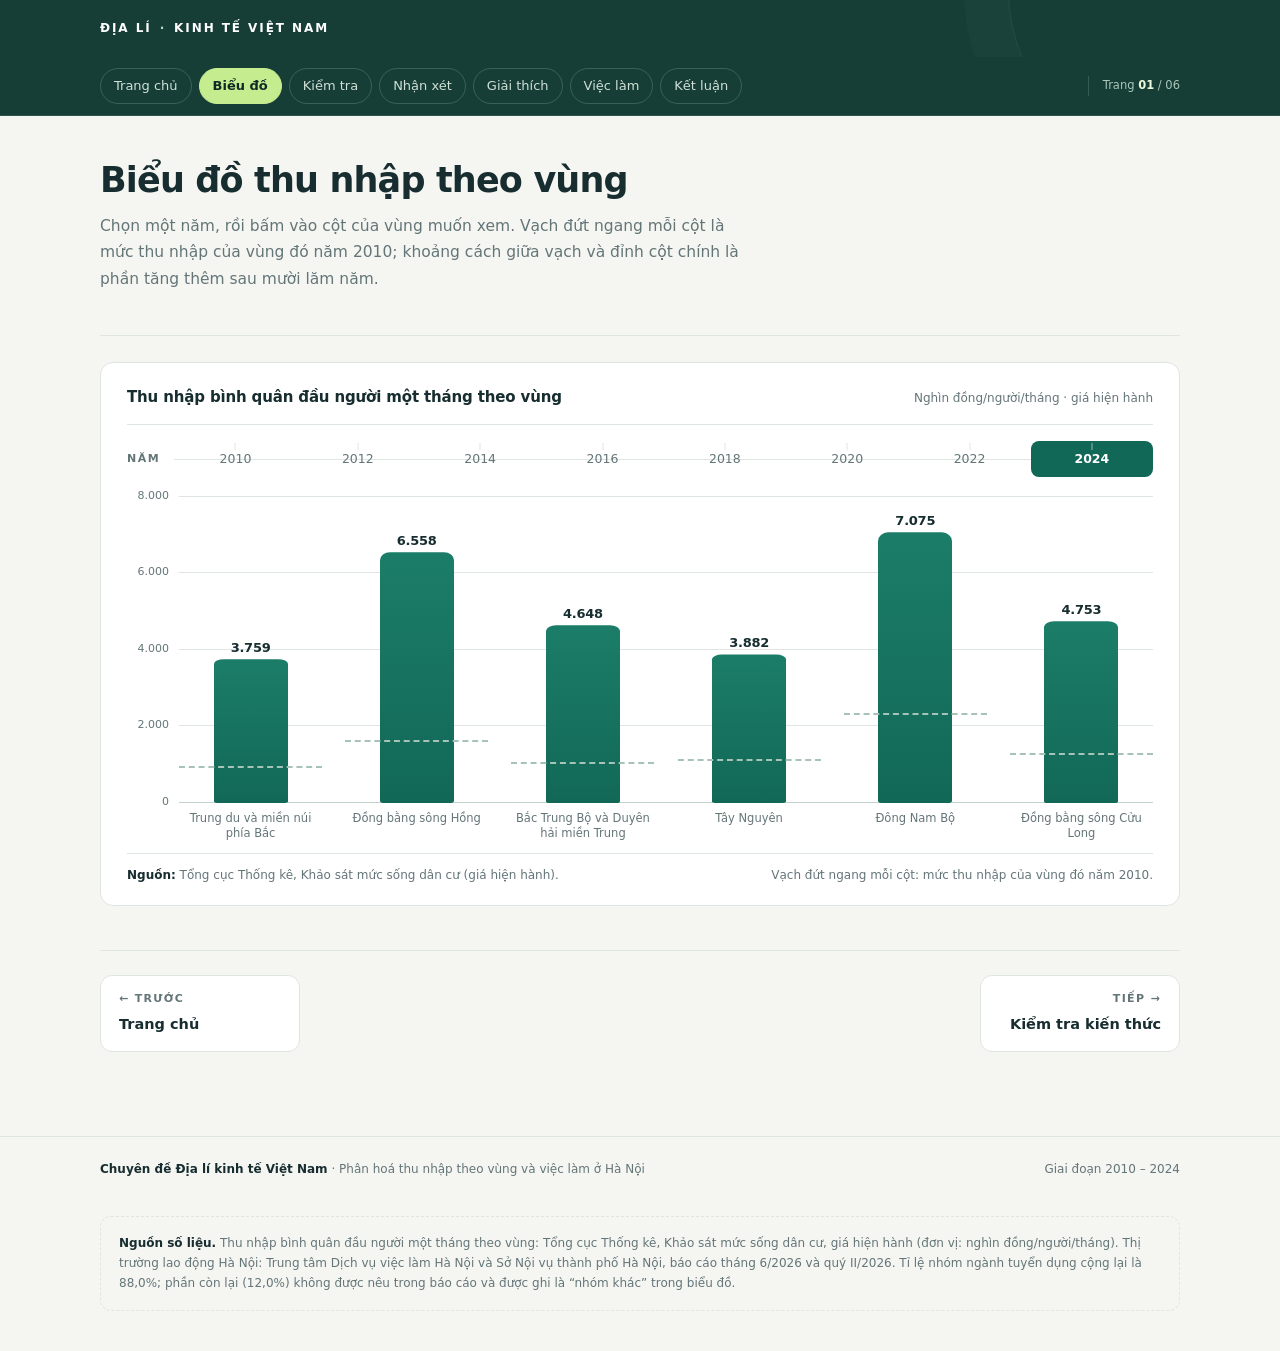
==== bieu-do.html @ de9e7d10 "Add files via upload" ====
﻿<!doctype html>
<html lang="vi">
<head>
<meta charset="utf-8">
<meta name="viewport" content="width=device-width,initial-scale=1">
<title>Biểu đồ thu nhập theo vùng — Địa lí kinh tế Việt Nam</title>
<meta name="description" content="Biểu đồ cột thu nhập bình quân đầu người một tháng của sáu vùng kinh tế, 2010–2024. Bấm vào từng cột để xem số liệu của vùng.">
<link rel="stylesheet" href="styles.css">
</head>
<body data-page="bieu-do">

<div class="phead">
  <div class="wrap">
    <div class="top">
      <a class="brand" href="index.html">Địa lí <span>·</span> Kinh tế Việt Nam</a>
    </div>
  </div>
</div>

<div class="nav-sticky">
  <div class="wrap">
    <div class="navbar">
      <nav class="nav" aria-label="Mục lục">
        <a href="index.html" data-nav="home">Trang chủ</a>
        <a href="bieu-do.html" data-nav="bieu-do">Biểu đồ</a>
        <a href="kiem-tra.html" data-nav="kiem-tra">Kiểm tra</a>
        <a href="nhan-xet.html" data-nav="nhan-xet">Nhận xét</a>
        <a href="giai-thich.html" data-nav="giai-thich">Giải thích</a>
        <a href="viec-lam.html" data-nav="viec-lam">Việc làm</a>
        <a href="ket-luan.html" data-nav="ket-luan">Kết luận</a>
      </nav>
      <span class="pageidx"></span>
    </div>
  </div>
</div>

<main id="main">
<!--PAGE:bieu-do-->
<section class="page active" data-page="bieu-do">
  <div class="wrap">
    <div class="ptitle">
      <h1>Biểu đồ thu nhập theo vùng</h1>
      <p class="lede">Chọn một năm, rồi bấm vào cột của vùng muốn xem. Vạch đứt ngang mỗi cột là mức thu nhập của vùng đó năm 2010; khoảng cách giữa vạch và đỉnh cột chính là phần tăng thêm sau mười lăm năm.</p>
    </div>
    <figure class="chart-figure" id="chartFigure">
      <div class="chart-top">
        <h2>Thu nhập bình quân đầu người một tháng theo vùng</h2>
        <span class="unit">Nghìn đồng/người/tháng · giá hiện hành</span>
      </div>

      <div class="yearbar">
        <span class="lbl">Năm</span>
        <div class="rail" id="yearRail" role="group" aria-label="Chọn năm"></div>
      </div>

      <div class="plot" id="plot" role="group" aria-label="Biểu đồ cột thu nhập theo vùng. Dùng phím mũi tên để chọn vùng, Enter để mở chi tiết."></div>

      <div class="detail" id="detail" role="region" aria-live="polite" aria-label="Chi tiết vùng đang chọn"></div>

      <div class="chart-note">
        <span id="chartSrc"><b>Nguồn:</b> Tổng cục Thống kê.</span>
        <span>Vạch đứt ngang mỗi cột: mức thu nhập của vùng đó năm 2010.</span>
      </div>
    </figure>

    <div class="pagenav">
      <a href="index.html" class="prev"><span class="dir">← Trước</span><span class="ttl">Trang chủ</span></a>
      <a href="kiem-tra.html" class="next"><span class="dir">Tiếp →</span><span class="ttl">Kiểm tra kiến thức</span></a>
    </div>
  </div>
</section>
<!--/PAGE-->
</main>

<footer>
  <div class="wrap">
    <span><b>Chuyên đề Địa lí kinh tế Việt Nam</b> · Phân hoá thu nhập theo vùng và việc làm ở Hà Nội</span>
    <span>Giai đoạn 2010 – 2024</span>
    <div class="srcbox">
      <b>Nguồn số liệu.</b> Thu nhập bình quân đầu người một tháng theo vùng: Tổng cục Thống kê, Khảo sát mức sống dân cư, giá hiện hành (đơn vị: nghìn đồng/người/tháng).
      Thị trường lao động Hà Nội: Trung tâm Dịch vụ việc làm Hà Nội và Sở Nội vụ thành phố Hà Nội, báo cáo tháng 6/2026 và quý II/2026.
      Tỉ lệ nhóm ngành tuyển dụng cộng lại là 88,0%; phần còn lại (12,0%) không được nêu trong báo cáo và được ghi là “nhóm khác” trong biểu đồ.
    </div>
  </div>
</footer>

<script src="app.js"></script>
</body>
</html>
---- styles.css ----
﻿@font-face{font-family:'BVP';src:url(fonts/bvp-400-vi.woff2) format('woff2');font-weight:400;font-style:normal;font-display:swap;unicode-range:U+0102-0103,U+0110-0111,U+0128-0129,U+0168-0169,U+01A0-01A1,U+01AF-01B0,U+0300-0301,U+0303-0304,U+0308-0309,U+0323,U+0329,U+1EA0-1EF9,U+20AB}
@font-face{font-family:'BVP';src:url(fonts/bvp-400-vl.woff2) format('woff2');font-weight:400;font-style:normal;font-display:swap}
@font-face{font-family:'BVP';src:url(fonts/bvp-500-vi.woff2) format('woff2');font-weight:500;font-style:normal;font-display:swap;unicode-range:U+0102-0103,U+0110-0111,U+0128-0129,U+0168-0169,U+01A0-01A1,U+01AF-01B0,U+0300-0301,U+0303-0304,U+0308-0309,U+0323,U+0329,U+1EA0-1EF9,U+20AB}
@font-face{font-family:'BVP';src:url(fonts/bvp-500-vl.woff2) format('woff2');font-weight:500;font-style:normal;font-display:swap}
@font-face{font-family:'BVP';src:url(fonts/bvp-600-vi.woff2) format('woff2');font-weight:600;font-style:normal;font-display:swap;unicode-range:U+0102-0103,U+0110-0111,U+0128-0129,U+0168-0169,U+01A0-01A1,U+01AF-01B0,U+0300-0301,U+0303-0304,U+0308-0309,U+0323,U+0329,U+1EA0-1EF9,U+20AB}
@font-face{font-family:'BVP';src:url(fonts/bvp-600-vl.woff2) format('woff2');font-weight:600;font-style:normal;font-display:swap}
@font-face{font-family:'BVP';src:url(fonts/bvp-700-vi.woff2) format('woff2');font-weight:700;font-style:normal;font-display:swap;unicode-range:U+0102-0103,U+0110-0111,U+0128-0129,U+0168-0169,U+01A0-01A1,U+01AF-01B0,U+0300-0301,U+0303-0304,U+0308-0309,U+0323,U+0329,U+1EA0-1EF9,U+20AB}
@font-face{font-family:'BVP';src:url(fonts/bvp-700-vl.woff2) format('woff2');font-weight:700;font-style:normal;font-display:swap}

:root{
  --bg:#f5f6f2; --paper:#fff; --text:#172d30; --muted:#647578; --border:#dfe6e2;
  --accent:#126857; --accent-d:#0a4b3f; --soft:#eaf3ed; --gold:#c88534; --gold-ink:#8a5614; --gold-s:#f6edda;
  --forest:#163e37; --bad:#a8443a; --bad-bg:#fbefec; --ok:#2b6e4a; --ok-bg:#e9f4ed;
  --r:13px; --ease:cubic-bezier(.16,1,.3,1); --ease-in:cubic-bezier(.4,0,1,1);
  --shadow:0 24px 60px -34px #163e3740, 0 2px 5px -2px #163e3712;
}
*{box-sizing:border-box}
html{-webkit-text-size-adjust:100%;scroll-behavior:smooth;scroll-padding-top:76px}
body{margin:0;background:var(--bg);color:var(--text);font:400 16px/1.72 'BVP',system-ui,-apple-system,'Segoe UI',sans-serif;-webkit-font-smoothing:antialiased}
h1,h2,h3,h4,p,ul,ol,figure{margin:0}
ul,ol{padding:0;list-style:none}
button{font:inherit;color:inherit}
a{color:inherit}
img{max-width:100%;display:block}
::selection{background:#cfe6d9;color:#0f2a24}
.wrap{width:min(1080px,90%);margin-inline:auto}
.sr-only{position:absolute;width:1px;height:1px;padding:0;margin:-1px;overflow:hidden;clip:rect(0 0 0 0);white-space:nowrap;border:0}
:focus-visible{outline:3px solid var(--accent);outline-offset:3px;border-radius:6px}

/* ================= header / nav ================= */
.hero{background:#163e37;color:#fff;position:relative;overflow:hidden;padding:48px 0 56px}
.hero::after{content:"";position:absolute;width:420px;height:420px;border:1px solid #ffffff15;border-radius:50%;right:-90px;top:-170px;box-shadow:0 0 0 55px #ffffff04,0 0 0 110px #ffffff03;pointer-events:none}
.hero > .wrap{position:relative;z-index:1}
.top{display:flex;align-items:center;justify-content:space-between;padding:16px 0;gap:20px;position:relative;z-index:1}
.brand{font-size:12px;font-weight:700;letter-spacing:.16em;text-transform:uppercase;text-decoration:none;display:inline-flex;align-items:center;gap:8px}
.brand span{color:#b4d8bd}
.brand:hover span{color:#c5ed90}

.hero-grid{display:grid;grid-template-columns:1.12fr .88fr;gap:46px;align-items:center}
.hero h1{font-size:clamp(32px,4.2vw,48px);line-height:1.1;letter-spacing:-.026em;max-width:19ch;margin:0 0 20px;font-weight:700}
.hero h1 em{font-style:normal;color:#c5ed90}
.hero p{color:#ccddd6;max-width:58ch;font-size:16px}
.period{display:inline-flex;margin-top:24px;border:1px solid #ffffff36;padding:6px 14px;border-radius:100px;font-size:12px;color:#d9eade}
.hero-cta{display:flex;gap:10px;flex-wrap:wrap;margin-top:26px}
.hero-cta a{display:inline-flex;align-items:center;gap:9px;text-decoration:none;padding:12px 20px;border-radius:10px;font-size:14px;font-weight:600;transition:transform .18s var(--ease),background .2s,border-color .2s}
.hero-cta .primary{background:#c5ed90;color:#0f2a24}
.hero-cta .primary:hover{background:#d6f3ac;transform:translateY(-1px)}
.hero-cta .secondary{border:1px solid #ffffff40;color:#e8f2ec}
.hero-cta .secondary:hover{background:#ffffff12;transform:translateY(-1px)}

.hero-card{background:#f7faf6;color:var(--text);border-radius:22px;padding:24px 24px 18px;transform:rotate(2.2deg);box-shadow:0 30px 70px -20px #03110d99;position:relative;z-index:1}
.hero-card .cap-top{font-size:11px;font-weight:700;letter-spacing:.16em;text-transform:uppercase;color:var(--accent)}
.mini{height:152px;display:flex;gap:9px;align-items:flex-end;margin-top:14px}
.mini-bar{flex:1;height:100%;background:#a8c7b9;border-radius:7px 7px 2px 2px;transform:scaleY(0);transform-origin:bottom;transition:transform .7s var(--ease)}
.mini-bar.top{background:var(--accent)}
.mini-labels{display:flex;gap:9px;margin-top:9px;font-size:9.5px;color:var(--muted);text-align:center;line-height:1.25;font-weight:600;letter-spacing:.02em}
.mini-labels span{flex:1;height:24px}
.mini-cap{font-size:12px;color:#55696c;border-top:1px solid var(--border);padding-top:11px;margin-top:11px;line-height:1.5}

/* compact page header */
.phead{background:var(--forest);color:#fff;position:relative;overflow:hidden}
.phead::after{content:"";position:absolute;width:340px;height:340px;border:1px solid #ffffff12;border-radius:50%;right:-70px;top:-180px;box-shadow:0 0 0 44px #ffffff04}
.phead .top{border-bottom:0;padding:18px 0}
.ptitle{padding:0 0 20px;border-bottom:1px solid var(--border);margin-bottom:26px}
.ptitle h1{font-size:clamp(26px,3.2vw,35px);line-height:1.16;letter-spacing:-.024em;max-width:26ch;font-weight:700}
.ptitle .lede{color:var(--muted);font-size:15.5px;max-width:66ch;margin-top:12px}

/* nav */
.nav-sticky{position:sticky;top:0;z-index:40;background:var(--forest);border-bottom:1px solid #ffffff1c;padding-inline:8px}
.navbar{display:flex;align-items:center;gap:14px;padding:11px 0}
.nav{display:flex;gap:7px;flex-wrap:wrap;flex:1;min-width:0}
.nav a{position:relative;color:#cfe0d6;text-decoration:none;border:1px solid #ffffff2b;background:transparent;padding:6px 13px;border-radius:99px;font-size:13px;transition:border-color .2s,color .2s,background .22s var(--ease),transform .18s var(--ease)}
.nav a:hover{border-color:#c5ed90;color:#eaf7da}
.nav a:active{transform:scale(.97)}
.nav a[aria-current="page"]{border-color:#c5ed90;color:#0f2a24;background:#c5ed90;font-weight:600}
.nav a[aria-current="page"]::after{content:none}
.nav a:active{background:#ffffff18}
.pageidx{font-size:11.5px;color:#a9c6b8;font-variant-numeric:tabular-nums;white-space:nowrap;border-left:1px solid #ffffff26;padding-left:14px}
.pageidx b{color:#eaf7da;font-weight:600}

/* ================= page system ================= */
main{padding-bottom:34px;min-height:52vh}
.page{padding:44px 0 10px}
.page[data-page='home']{padding-top:0}
body[data-mode="single"] .page{display:none}
body[data-mode="single"] .page.active{display:block}
.page.enter{animation:pageIn .38s var(--ease) both}
@keyframes pageIn{from{opacity:0;transform:translateY(14px)}to{opacity:1;transform:none}}

.section-title{display:flex;align-items:baseline;gap:14px;margin-bottom:10px}
.section-title .number{font-size:12px;font-weight:700;letter-spacing:.1em;color:var(--gold-ink);font-variant-numeric:tabular-nums}
.section-title h2{font-size:clamp(22px,2.4vw,29px);letter-spacing:-.022em;line-height:1.24}
.lede{color:var(--muted);max-width:68ch;margin-bottom:22px;font-size:15.5px}
.lede b{color:var(--text);font-weight:600}
.panel{background:var(--paper);border:1px solid var(--border);border-radius:var(--r);padding:26px 28px}

/* ================= stats ================= */
.stats{display:grid;grid-template-columns:repeat(3,1fr);gap:16px;margin:0 0 8px}
.stat{border:1px solid var(--border);border-radius:var(--r);background:var(--paper);padding:22px 24px;position:relative;overflow:hidden}
.stat small{color:var(--muted);font-size:12px;display:block}
.stat .value{font-size:32px;font-weight:700;letter-spacing:-.03em;line-height:1.2;margin:6px 0 4px;font-variant-numeric:tabular-nums}
.stat .value span{font-size:15px;font-weight:500;letter-spacing:0;color:var(--muted)}
.stat p{font-size:13px;color:var(--muted);line-height:1.6}
.stat.hi .value{color:var(--accent-d)}
.stat.gold .value{color:#8a5614}

/* ================= chart ================= */
.chart-figure{background:var(--paper);border:1px solid var(--border);border-radius:var(--r);padding:22px 26px 20px;margin:0}
.chart-top{display:flex;justify-content:space-between;align-items:baseline;gap:16px;flex-wrap:wrap;padding-bottom:14px;border-bottom:1px solid var(--border)}
.chart-top h2{font-size:15px;font-weight:600;letter-spacing:-.01em}
.chart-top .unit{font-size:12px;color:var(--muted);white-space:nowrap}
.yearbar{display:flex;align-items:center;gap:14px;margin-top:16px}
.yearbar .lbl{font-size:11px;font-weight:700;letter-spacing:.14em;text-transform:uppercase;color:var(--muted);white-space:nowrap}
.rail{display:flex;flex:1;position:relative}
.rail::before{content:"";position:absolute;left:0;right:0;top:50%;height:1px;background:var(--border)}
.yr{position:relative;z-index:1;flex:1;background:none;border:0;padding:7px 2px;cursor:pointer;font:inherit;font-size:12.5px;color:var(--muted);border-radius:8px;transition:color .2s,background .2s,transform .18s var(--ease);font-variant-numeric:tabular-nums}
.yr::before{content:"";position:absolute;left:50%;top:2px;width:1px;height:7px;background:var(--border);transform:translateX(-50%)}
.yr:hover{color:var(--accent);background:var(--soft)}
.yr:active{transform:scale(.94)}
.yr[aria-pressed="true"]{color:#fff;background:var(--accent);font-weight:600}
.yr[aria-pressed="true"]::before{background:#ffffff88}

.plot{margin-top:20px;display:flex;gap:clamp(6px,1.8vw,24px);align-items:stretch;height:340px;position:relative;padding-left:52px}
.axis{position:absolute;left:0;top:0;bottom:34px;width:52px;font-size:11px;color:var(--muted);text-align:right}
.axis span{position:absolute;right:10px;transform:translateY(50%);font-variant-numeric:tabular-nums}
.gridlayer{position:absolute;left:52px;right:0;top:0;bottom:34px;pointer-events:none}
.gridline{position:absolute;left:0;right:0;height:1px;background:var(--border);transform:scaleX(0);transform-origin:left;transition:transform .6s var(--ease)}
.gridline.zero{background:#c2d0ca}
.page.active .gridline,body[data-mode="multi"] .gridline{transform:scaleX(1)}
.col{position:relative;flex:1;height:100%;display:flex;flex-direction:column;justify-content:flex-end;align-items:center;background:none;border:0;padding:0;cursor:pointer;border-radius:10px 10px 0 0}
.col .barwrap{position:relative;width:100%;flex:1;display:flex;align-items:flex-end;justify-content:center}
.col .bar{width:100%;max-width:74px;height:100%;background:linear-gradient(180deg,#1b7d68,var(--accent));border-radius:10px 10px 3px 3px;transform:scaleY(var(--s,0));transform-origin:bottom;transition:transform .58s var(--ease),background .3s,box-shadow .3s}
.col .ghost{position:absolute;left:0;right:0;border-top:2px dashed #a7c2b7;pointer-events:none;bottom:var(--g,0%);transition:bottom .58s var(--ease),opacity .3s;opacity:0}
.col .ghost.on{opacity:1}
.col:hover .bar{background:linear-gradient(180deg,#1e8b74,#0f5b4a)}
.col .val{position:absolute;left:0;right:0;text-align:center;font-size:13px;font-weight:700;letter-spacing:-.02em;font-variant-numeric:tabular-nums;color:var(--text);bottom:var(--lab,0%);transition:bottom .58s var(--ease),color .3s,opacity .25s}
.col .nm{font-size:11.5px;line-height:1.3;color:var(--muted);text-align:center;height:34px;padding-top:8px;font-weight:500;transition:color .25s}
.col .nm .brief{display:none}
.col[aria-pressed="true"] .bar{background:linear-gradient(180deg,#d99a4a,var(--gold));box-shadow:0 0 0 3px #c8853422}
.col[aria-pressed="true"] .val{color:#9c661f}
.col[aria-pressed="true"] .nm{color:var(--accent);font-weight:600}

/* detail panel */
.detail{margin-top:18px;border:1px solid var(--border);border-radius:var(--r);background:var(--paper);padding:0;overflow:hidden;display:none;box-shadow:0 18px 40px -32px #163e3755}
.detail.on{display:block;animation:detailIn .42s var(--ease) both}
@keyframes detailIn{from{opacity:0;transform:translateY(10px)}to{opacity:1;transform:none}}
.detail-head{display:flex;justify-content:space-between;align-items:flex-start;gap:16px;padding:20px 24px 16px;border-bottom:1px solid var(--border);background:linear-gradient(180deg,#f8faf8,#fff)}
.detail-head h3{font-size:19px;letter-spacing:-.02em;line-height:1.3}
.detail-head .sub{font-size:12.5px;color:var(--muted);margin-top:3px}
.detail-close{border:1px solid var(--border);background:var(--paper);border-radius:8px;width:32px;height:32px;flex:none;cursor:pointer;color:var(--muted);line-height:1;transition:border-color .2s,color .2s,transform .18s var(--ease)}
.detail-close:hover{border-color:var(--accent);color:var(--accent)}
.detail-close:active{transform:scale(.9)}
.detail-body{padding:20px 24px 22px;display:grid;grid-template-columns:1.15fr 1fr;gap:26px}
.facts{display:grid;grid-template-columns:1fr 1fr;gap:12px}
.fact{border:1px solid var(--border);border-radius:10px;padding:12px 14px;background:#fbfcfa;animation:factIn .4s var(--ease) both}
.fact:nth-child(2){animation-delay:.05s}.fact:nth-child(3){animation-delay:.1s}.fact:nth-child(4){animation-delay:.15s}
@keyframes factIn{from{opacity:0;transform:translateY(8px)}to{opacity:1;transform:none}}
.fact small{display:block;font-size:11px;color:var(--muted);line-height:1.4}
.fact b{font-size:19px;letter-spacing:-.02em;font-variant-numeric:tabular-nums}
.fact b span{font-size:11.5px;font-weight:500;color:var(--muted);letter-spacing:0}
.fact .rank{font-size:15px}
.series{margin-top:14px}
.series table{width:100%;border-collapse:collapse;font-size:12.5px;font-variant-numeric:tabular-nums}
.series caption{text-align:left;font-size:11px;letter-spacing:.12em;text-transform:uppercase;color:var(--muted);padding-bottom:7px;font-weight:700}
.series th,.series td{padding:6px;border-bottom:1px solid var(--border);text-align:right}
.series th:first-child,.series td:first-child{text-align:left;color:var(--muted)}
.series tr.now td{font-weight:700;color:var(--accent);background:var(--soft)}
.why .k{display:block;font-size:11px;letter-spacing:.14em;text-transform:uppercase;color:var(--gold-ink);margin-bottom:7px;font-weight:700}
.why p{font-size:14px;line-height:1.7}
.why p + p{margin-top:9px}
.why .cite{font-size:12px;color:var(--muted);margin-top:10px;border-top:1px dashed var(--border);padding-top:9px}
.chart-note{display:flex;justify-content:space-between;gap:16px;flex-wrap:wrap;font-size:12px;color:var(--muted);border-top:1px solid var(--border);margin-top:16px;padding-top:12px;line-height:1.6}
.chart-note b{color:var(--text);font-weight:600}

/* ================= lists / reasons ================= */
.ol-list{display:flex;flex-direction:column;gap:14px;counter-reset:item}
.ol-list li{position:relative;padding-left:38px;font-size:15.5px;line-height:1.72}
.ol-list li::before{counter-increment:item;content:counter(item,decimal-leading-zero);position:absolute;left:0;top:2px;font-size:11.5px;font-weight:700;color:var(--gold-ink);letter-spacing:.06em;font-variant-numeric:tabular-nums}
.ol-list li b{font-weight:600}
.chip{border:1px solid var(--border);background:#fbfcfa;border-radius:6px;padding:0 5px;margin:0 1px;font-size:13px;font-weight:600;font-variant-numeric:tabular-nums;cursor:pointer;transition:.2s;display:inline-block;line-height:1.45}
.chip:hover{border-color:var(--accent);color:var(--accent);background:var(--soft)}

.reasons{display:grid;gap:0}
.reason{display:grid;grid-template-columns:44px 1fr;gap:16px;padding:22px 0;border-top:1px solid var(--border)}
.reason:first-child{border-top:0;padding-top:4px}
.reason .symbol{width:40px;height:40px;border-radius:11px;background:var(--soft);color:var(--accent);display:grid;place-items:center;flex:none}
.reason .symbol svg{width:19px;height:19px}
.reason h2{font-size:15.5px;margin-bottom:6px;letter-spacing:-.01em}
.reason p{font-size:14.5px;line-height:1.72;color:#354a4c}

.conclusion{background:var(--forest);color:#fff;border-radius:18px;padding:38px 40px;display:grid;grid-template-columns:1fr auto;gap:30px;align-items:center;position:relative;overflow:hidden}
.conclusion::after{content:"";position:absolute;width:300px;height:300px;border:1px solid #ffffff12;border-radius:50%;right:-70px;bottom:-150px;box-shadow:0 0 0 45px #ffffff05}
.conclusion h2{font-size:clamp(22px,2.6vw,31px);line-height:1.24;letter-spacing:-.022em;margin:0 0 14px;position:relative;z-index:1}
.conclusion p{color:#ccddd6;font-size:15px;max-width:62ch;position:relative;z-index:1}
.conclusion .mark{font-size:12px;letter-spacing:.14em;text-transform:uppercase;color:#cfe3d5;position:static}

/* ================= Hà Nội ================= */
.subhead{font-size:13px;font-weight:700;letter-spacing:.1em;text-transform:uppercase;color:var(--muted);margin:34px 0 14px;display:flex;align-items:center;gap:10px}
.subhead::after{content:"";flex:1;height:1px;background:var(--border)}
.split{display:grid;grid-template-columns:1fr 1fr;gap:16px;align-items:start}
.bars-h{display:grid;gap:11px;margin-top:4px}
.brow{display:grid;grid-template-columns:1fr;gap:5px}
.brow .t{display:flex;justify-content:space-between;gap:12px;font-size:13px;align-items:baseline}
.brow .t span:last-child{font-weight:700;font-variant-numeric:tabular-nums;flex:none}
.brow .track{height:9px;background:var(--soft);border-radius:99px;overflow:hidden}
.brow .fill{height:100%;background:var(--accent);border-radius:99px;width:0;transition:width .9s var(--ease)}
.brow.other .fill{background:#b7c6c0}
.brow small{font-size:12px;color:var(--muted)}
.donut-wrap{display:flex;align-items:center;gap:26px;flex-wrap:wrap}
.donut{--p:0;width:132px;height:132px;border-radius:50%;flex:none;background:conic-gradient(var(--accent) 0 calc(var(--p)*1%),var(--gold) calc(var(--p)*1%) 100%);display:grid;place-items:center;position:relative}
.donut::before{content:"";position:absolute;inset:13px;border-radius:50%;background:var(--paper)}
.donut b{position:relative;font-size:20px;letter-spacing:-.02em;font-variant-numeric:tabular-nums}
.legend{display:grid;gap:9px;font-size:13px}
.legend .lghead{font-size:11px;letter-spacing:.14em;text-transform:uppercase;color:var(--gold-ink);font-weight:700}
.legend div{display:flex;align-items:center;gap:9px}
.legend i{width:11px;height:11px;border-radius:3px;flex:none}
.legend b{font-variant-numeric:tabular-nums}
.legend .row{animation:factIn .4s var(--ease) both}
.legend .row:nth-child(3){animation-delay:.08s}
.legend .row:nth-child(4){animation-delay:.16s}
.meter{margin-top:6px}
.meter .track{height:14px;background:var(--soft);border-radius:99px;position:relative}
.meter .fill{height:100%;border-radius:99px;background:linear-gradient(90deg,#1b7d68,var(--accent));width:0;transition:width 1.1s var(--ease)}
.meter .goal{position:absolute;top:-6px;bottom:-6px;width:2px;background:var(--gold);transform:scaleY(.2);opacity:0;transition:transform .5s var(--ease) .7s,opacity .4s .7s}
.meter .goal.on{transform:scaleY(1);opacity:1}
.meter .goal::after{content:"Kế hoạch 171.000";position:absolute;top:-20px;left:50%;transform:translateX(-50%);font-size:11px;color:var(--gold-ink);white-space:nowrap;font-weight:700;letter-spacing:.02em}
.meter .cap{display:flex;justify-content:space-between;font-size:12.5px;color:var(--muted);margin-top:26px;gap:12px;flex-wrap:wrap}
.meter .cap b{color:var(--text);font-variant-numeric:tabular-nums}
.callout{background:var(--gold-s);border:1px solid #e4cfa4;border-radius:9px;padding:11px 14px;font-size:13.5px;line-height:1.6;color:#6b4d16;margin-top:14px}

/* ================= game ================= */
.game-shell{background:var(--paper);border:1px solid var(--border);border-radius:20px;padding:24px 26px 26px;box-shadow:var(--shadow)}
.game-head{display:flex;justify-content:space-between;align-items:center;gap:16px;flex-wrap:wrap;margin-bottom:16px}
.rounds{display:flex;gap:8px;flex-wrap:wrap}
.round{font-size:11px;font-weight:700;letter-spacing:.08em;text-transform:uppercase;color:var(--muted);border:1px solid var(--border);border-radius:99px;padding:5px 12px;transition:color .25s,background .25s,border-color .25s}
.round.active{color:#fff;background:var(--accent);border-color:var(--accent)}
.round.done{color:var(--accent);border-color:#a9cfc1;background:var(--soft)}
.progress{height:5px;background:var(--soft);border-radius:99px;overflow:hidden;margin-bottom:22px}
.progress .fill{height:100%;background:var(--accent);width:0;transition:width .5s var(--ease)}
.qcount{font-size:12px;color:var(--muted);font-variant-numeric:tabular-nums}
.question{font-size:clamp(17px,2vw,20px);line-height:1.45;letter-spacing:-.01em;font-weight:600;margin-bottom:6px;animation:factIn .35s var(--ease) both}
.qhelp{font-size:13px;color:var(--muted);margin-bottom:18px}
.options{display:grid;gap:10px}
.opt{display:flex;align-items:flex-start;gap:12px;text-align:left;border:1px solid var(--border);background:#fbfcfa;border-radius:11px;padding:14px 16px;cursor:pointer;font-size:14.5px;line-height:1.6;transition:border-color .2s,background .2s,transform .18s var(--ease);animation:optIn .34s var(--ease) both}
.opt:nth-child(2){animation-delay:.05s}.opt:nth-child(3){animation-delay:.1s}.opt:nth-child(4){animation-delay:.15s}
@keyframes optIn{from{opacity:0;transform:translateY(9px)}to{opacity:1;transform:none}}
.opt:hover:not(:disabled){border-color:var(--accent);background:#fff;transform:translateY(-1px)}
.opt:active:not(:disabled){transform:scale(.995)}
.opt .letter{width:24px;height:24px;border-radius:7px;background:#eef3ef;color:var(--muted);display:grid;place-items:center;font-size:12px;font-weight:700;flex:none;transition:.2s}
.opt:hover:not(:disabled) .letter{background:var(--soft);color:var(--accent)}
.opt.correct{border-color:#308052;background:var(--ok-bg);animation:popOk .42s var(--ease)}
.opt.correct .letter{background:#308052;color:#fff}
.opt.wrong{border-color:#bc5a52;background:var(--bad-bg);animation:shake .34s ease-in-out}
.opt.wrong .letter{background:#bc5a52;color:#fff}
.opt:disabled{cursor:default}
@keyframes popOk{0%{transform:scale(1)}45%{transform:scale(1.012)}100%{transform:scale(1)}}
@keyframes shake{25%{transform:translateX(-4px)}50%{transform:translateX(4px)}75%{transform:translateX(-2px)}100%{transform:none}}
.tf-list{display:grid;gap:10px}
.tf-row{display:grid;grid-template-columns:1fr auto;gap:14px;align-items:center;border:1px solid var(--border);background:#fbfcfa;border-radius:11px;padding:13px 16px;animation:optIn .34s var(--ease) both}
.tf-row:nth-child(2){animation-delay:.05s}.tf-row:nth-child(3){animation-delay:.1s}.tf-row:nth-child(4){animation-delay:.15s}
.tf-stmt{font-size:14.5px;line-height:1.65}
.tf-btns{display:flex;gap:8px;flex:none}
.tf-btn{border:1px solid var(--border);background:#fff;padding:7px 15px;border-radius:9px;font-size:13px;font-weight:600;cursor:pointer;min-width:62px;transition:.2s}
.tf-btn:hover:not(:disabled){border-color:var(--accent);color:var(--accent)}
.tf-btn:active:not(:disabled){transform:scale(.96)}
.tf-btn.on{border-color:var(--accent);background:var(--accent);color:#fff}
.tf-btn.correct{border-color:#308052;background:var(--ok-bg);color:#1f5c39}
.tf-btn.wrong{border-color:#bc5a52;background:var(--bad-bg);color:#8c3730}
.match-block + .match-block{margin-top:22px;padding-top:20px;border-top:1px dashed var(--border)}
.match-block h3{font-size:13.5px;font-weight:600;margin-bottom:12px}
.match-block h3 span{color:var(--gold-ink);font-weight:700;margin-right:8px}
.match-rows{display:grid;gap:10px}
.mrow{display:grid;grid-template-columns:minmax(0,1fr) minmax(0,1.15fr);gap:12px;align-items:center}
.mrow .mleft{font-size:13.5px;line-height:1.5}
.mselect{position:relative}
.mselect select{appearance:none;width:100%;border:1px solid var(--border);border-radius:10px;background:#fbfcfa;padding:10px 34px 10px 12px;font:inherit;font-size:13px;color:var(--text);cursor:pointer;transition:border-color .2s,background .2s}
.mselect::after{content:"";position:absolute;right:12px;top:50%;width:12px;height:12px;margin-top:-6px;pointer-events:none;background:url("data:image/svg+xml,%3Csvg xmlns='http://www.w3.org/2000/svg' viewBox='0 0 12 12' fill='none' stroke='%23647578' stroke-width='1.6' stroke-linecap='round'%3E%3Cpath d='M2.5 4.5 6 8l3.5-3.5'/%3E%3C/svg%3E") center/contain no-repeat}
.mselect select.ok{border-color:#308052;background:var(--ok-bg);color:#1f5c39}
.mselect select.no{border-color:#bc5a52;background:var(--bad-bg);color:#8c3730}
.feedback{margin-top:18px;border-radius:11px;padding:0;font-size:14px;line-height:1.68;display:none}
.feedback.on{display:block;padding:15px 17px;animation:factIn .34s var(--ease) both}
.feedback.ok{background:var(--ok-bg);border:1px solid #b8dcc6}
.feedback.bad{background:var(--bad-bg);border:1px solid #e5c2bc}
.feedback strong{display:block;font-size:13px;margin-bottom:3px;letter-spacing:.02em}
.feedback.ok strong{color:#1f5c39}
.feedback.bad strong{color:#8c3730}
.tf-group{font-size:14px;font-weight:600;margin:20px 0 10px;display:flex;gap:9px;align-items:baseline;line-height:1.4}
.tf-list .tf-group:first-child{margin-top:0}
.tf-num{font-size:11px;font-weight:700;letter-spacing:.1em;text-transform:uppercase;color:var(--gold-ink);white-space:nowrap}
.mini-chart{margin-top:14px;border-top:1px dashed rgba(22,45,48,.18);padding-top:11px;display:grid;gap:7px}
.mini-chart > b{font-size:11px;letter-spacing:.1em;text-transform:uppercase;color:#4c5d60;font-weight:700}
.mc-row{display:grid;grid-template-columns:minmax(0,1fr) 88px auto;gap:10px;align-items:center;font-size:12.5px}
.mc-label{color:#354a4c;white-space:nowrap;overflow:hidden;text-overflow:ellipsis}
.mc-track{height:7px;background:rgba(18,104,87,.15);border-radius:99px;overflow:hidden}
.mc-fill{display:block;height:100%;width:var(--w);background:var(--accent);border-radius:99px;transform-origin:left;animation:mcIn .6s var(--ease) both}
@keyframes mcIn{from{transform:scaleX(0)}to{transform:scaleX(1)}}
.mc-val{font-variant-numeric:tabular-nums;font-weight:600;color:var(--text);text-align:right;white-space:nowrap}
.game-foot{display:flex;justify-content:space-between;align-items:center;gap:16px;margin-top:20px;flex-wrap:wrap}
.score-tag{font-size:12.5px;color:var(--muted)}
.score-tag b{color:var(--text);font-variant-numeric:tabular-nums;display:inline-block}
.score-tag b.bump{animation:bump .45s var(--ease)}
@keyframes bump{0%{transform:scale(1)}40%{transform:scale(1.28);color:var(--accent)}100%{transform:scale(1)}}
.btn{border:0;background:var(--accent);color:#fff;padding:12px 24px;border-radius:10px;font-size:14px;font-weight:600;cursor:pointer;transition:.2s;box-shadow:0 6px 16px -8px #12685799;text-decoration:none;display:inline-flex;align-items:center;gap:8px}
.btn:hover:not(:disabled){background:var(--accent-d);transform:translateY(-1px)}
.btn:active:not(:disabled){transform:translateY(0) scale(.99)}
.btn:disabled{opacity:.45;cursor:not-allowed;box-shadow:none}
.btn.ghost{background:transparent;color:var(--accent);border:1px solid var(--border);box-shadow:none}
.btn.ghost:hover{background:var(--soft);border-color:var(--accent)}
.result-panel{text-align:center;padding:34px 20px}
.result-icon{width:58px;height:58px;border-radius:50%;background:var(--soft);color:var(--accent);display:grid;place-items:center;margin:0 auto 16px;animation:popOk .5s var(--ease)}
.result-panel h2{font-size:26px;letter-spacing:-.02em;margin-bottom:8px}
.result-panel .big{font-size:44px;font-weight:700;letter-spacing:-.04em;color:var(--accent);line-height:1.1;font-variant-numeric:tabular-nums}
.result-panel .big #finalScore{font-size:44px;color:var(--accent);font-weight:700;letter-spacing:-.04em;display:inline-block}
.result-panel .big span + span{font-size:17px;color:var(--muted);font-weight:500;letter-spacing:0}
.result-panel p{color:var(--muted);max-width:52ch;margin:10px auto 22px;font-size:14.5px}
.result-actions{display:flex;gap:10px;justify-content:center;flex-wrap:wrap}

/* ================= page footer nav ================= */
.pagenav{margin-top:44px;border-top:1px solid var(--border);padding-top:24px;display:flex;justify-content:space-between;gap:14px;flex-wrap:wrap}
.pagenav a{display:flex;flex-direction:column;gap:3px;text-decoration:none;border:1px solid var(--border);background:var(--paper);border-radius:12px;padding:14px 18px;min-width:200px;transition:border-color .2s,transform .2s var(--ease),box-shadow .2s}
.pagenav a:hover{border-color:var(--accent);transform:translateY(-2px);box-shadow:0 12px 26px -22px #163e3770}
.pagenav .dir{font-size:11px;letter-spacing:.12em;text-transform:uppercase;color:var(--muted);font-weight:700}
.pagenav .ttl{font-size:14.5px;font-weight:600;color:var(--text)}
.pagenav .next{margin-left:auto;text-align:right;align-items:flex-end}
.pagenav a:hover .ttl{color:var(--accent)}

/* home cards */
.hub{display:grid;grid-template-columns:repeat(3,1fr);gap:14px;margin-top:26px}
.hub a{text-decoration:none;border:1px solid var(--border);background:var(--paper);border-radius:var(--r);padding:20px 22px;display:flex;flex-direction:column;gap:6px;transition:border-color .2s,transform .22s var(--ease),box-shadow .22s}
.hub a:hover{border-color:var(--accent);transform:translateY(-3px);box-shadow:0 16px 34px -26px #163e3780}
.hub .n{font-size:11.5px;font-weight:700;letter-spacing:.1em;color:var(--gold-ink);font-variant-numeric:tabular-nums}
.hub h2{font-size:16px;letter-spacing:-.01em;line-height:1.3}
.hub p{font-size:13px;color:var(--muted);line-height:1.55}

footer{border-top:1px solid var(--border);margin-top:40px;padding:22px 0 40px}
footer .wrap{display:flex;justify-content:space-between;gap:18px;flex-wrap:wrap;font-size:12px;color:var(--muted)}
footer b{color:var(--text);font-weight:600}
.srcbox{margin-top:18px;border:1px dashed var(--border);border-radius:11px;padding:16px 18px;font-size:12px;line-height:1.7;color:var(--muted);width:100%}
.srcbox b{color:var(--text)}

/* reveal (scroll) */
.reveal{opacity:0;transform:translateY(14px)}
.reveal.in{opacity:1;transform:none;transition:opacity .55s var(--ease),transform .55s var(--ease)}

@media (max-width:900px){
  .stats{grid-template-columns:1fr 1fr}
  .detail-body{grid-template-columns:1fr;gap:20px}
  .split{grid-template-columns:1fr}
  .conclusion{grid-template-columns:1fr;padding:30px 26px}
  .hero-grid{grid-template-columns:1fr;gap:32px}
  .hero-card{transform:rotate(-1.4deg);max-width:420px}
  .hub{grid-template-columns:1fr 1fr}
  .plot{height:300px;gap:8px;padding-left:40px}
  .axis{width:40px}
  .axis span{right:7px}
  .gridlayer{left:40px}
  .col .nm{font-size:10px;height:38px}
}
@media (max-width:620px){
  body{font-size:15.5px}
  .wrap{width:min(100% - 32px,1080px)}
  .stats{grid-template-columns:1fr}
  .hub{grid-template-columns:1fr}
  .hero{padding:34px 0 40px}
  .hero h1{font-size:clamp(28px,8.4vw,38px);max-width:100%}
  .hero p{font-size:15px}
  .page{padding:32px 0 6px}
  .plot{height:250px;padding-left:34px;gap:5px}
  .axis{width:34px;font-size:9px}
  .axis span{right:6px}
  .gridlayer{left:34px}
  .col .val{font-size:10px}
  .col .nm{font-size:10px;height:26px;padding-top:6px}
  .col .nm .full{display:none}
  .col .nm .brief{display:inline}
  .yr{font-size:10.5px;letter-spacing:-.01em;padding:7px 0}
  .col .bar{max-width:100%}
  .detail-head,.detail-body{padding-inline:18px}
  .facts{grid-template-columns:1fr}
  .mrow{grid-template-columns:1fr;gap:6px}
  .tf-row{grid-template-columns:1fr}
  .game-shell{padding:20px 18px;border-radius:16px}
  .panel{padding:20px 18px}
  .chart-figure{padding:18px 16px}
  .yearbar{flex-wrap:wrap}
  .mini{height:120px}
  .navbar{gap:8px}
  .pageidx{display:none}
  .nav{flex-wrap:nowrap;overflow-x:auto;scrollbar-width:none;-webkit-overflow-scrolling:touch;padding-bottom:2px}
  .nav::-webkit-scrollbar{display:none}
  .nav a{flex:none}
  .pagenav a{min-width:0;flex:1}
  .pagenav .next{margin-left:0}
  .meter .goal::after{left:auto;right:0;transform:none}
  .reason{grid-template-columns:1fr;gap:10px}
  .reason .symbol{width:34px;height:34px}
}
@media (prefers-reduced-motion:reduce){
  *,*::before,*::after{animation-duration:.001ms!important;animation-delay:0ms!important;transition-duration:.001ms!important}
  .reveal{opacity:1;transform:none}
  html{scroll-behavior:auto}
  .mini-bar{transform:none}
}
@media print{
  .nav-sticky,.game-shell,.detail-close,.btn,.hero-cta,.pagenav{display:none!important}
  body{background:#fff;font-size:11pt}
  .hero,.phead{background:#fff;color:#172d30}
  .hero::after,.phead::after{display:none}
  .hero p,.period,.ptitle .lede{color:#3b5254!important}
  .hero h1 em{color:#126857}
  .hero-card{background:#f2f5ef;box-shadow:none}
  .conclusion{background:#fff;color:#172d30;border:1px solid #ccc}
  .conclusion p{color:#3b5254}
  .page{page-break-inside:avoid;padding:16px 0}
  .chart-figure,.panel,.stat,.hub a{border-color:#ccc}
  .reveal{opacity:1;transform:none}
  .col .bar{transform:scaleY(var(--s,0))!important}
  body[data-mode="single"] .page{display:block!important}
  .gridline{transform:none!important}
}
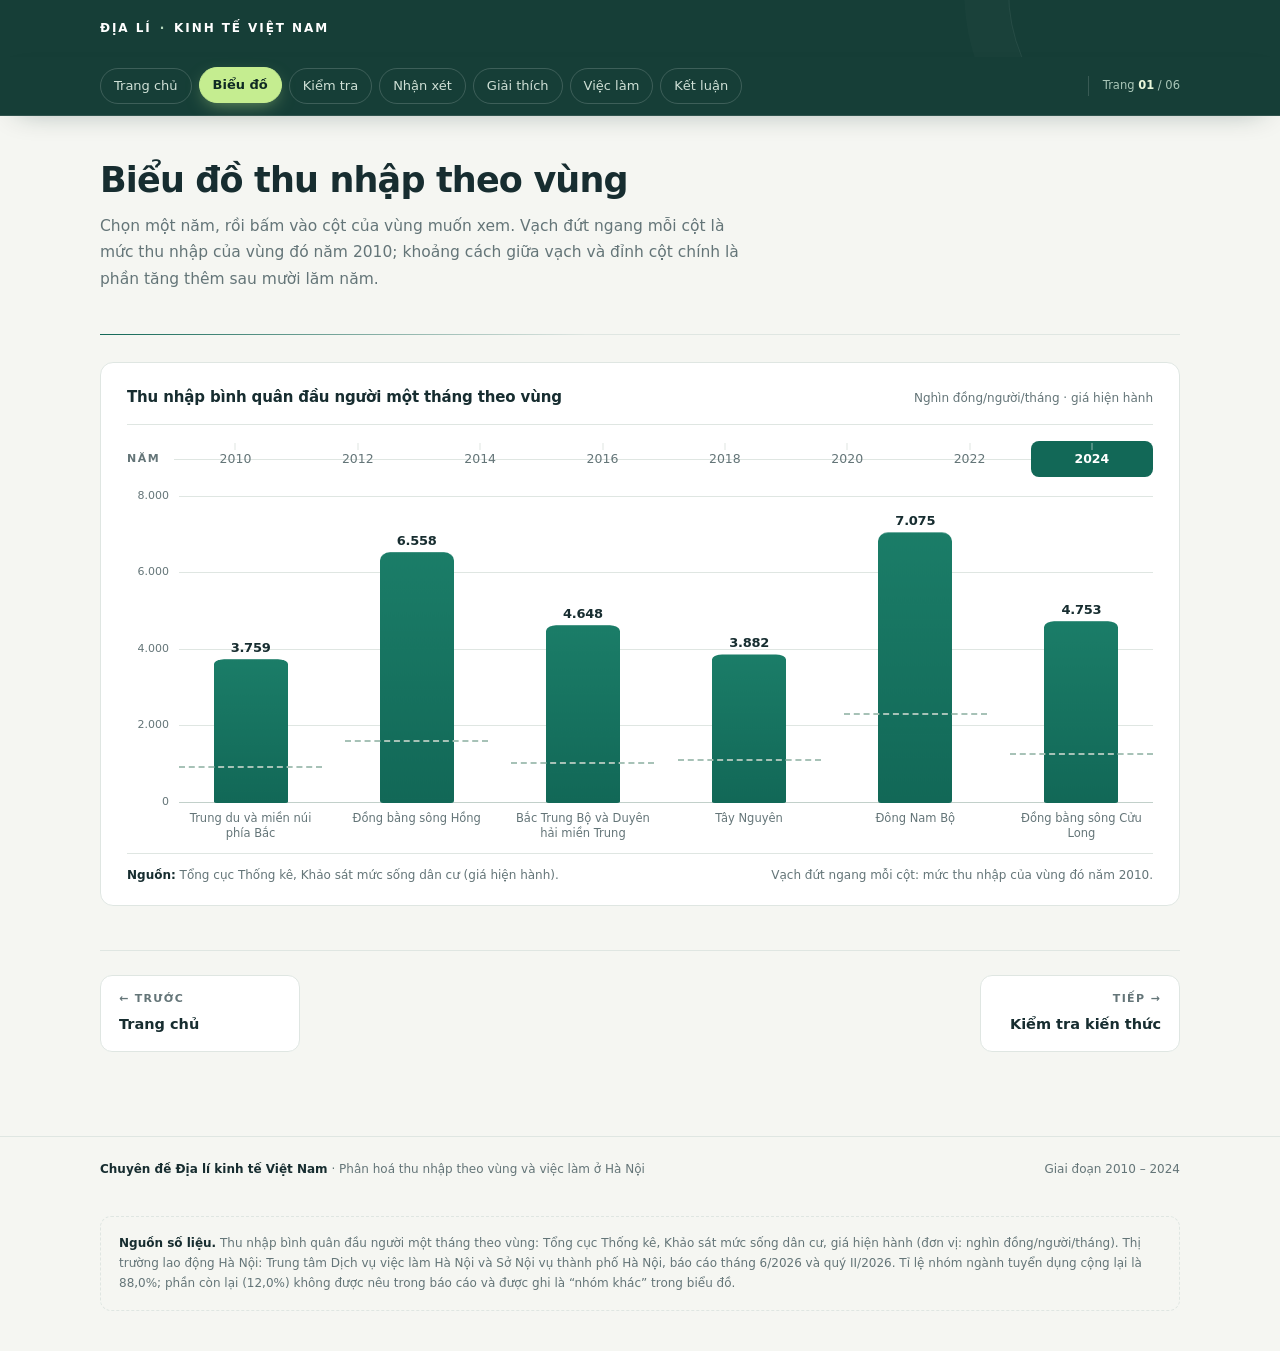
==== commit f3b3e85d: "Add files via upload" ====
--- a/bieu-do.html
+++ b/bieu-do.html
@@ -4,6 +4,8 @@
 <meta charset="utf-8">
 <meta name="viewport" content="width=device-width,initial-scale=1">
 <title>Biểu đồ thu nhập theo vùng — Địa lí kinh tế Việt Nam</title>
+<link rel="icon" type="image/png" href="assets/favicon.png">
+<link rel="shortcut icon" href="assets/favicon.ico">
 <meta name="description" content="Biểu đồ cột thu nhập bình quân đầu người một tháng của sáu vùng kinh tế, 2010–2024. Bấm vào từng cột để xem số liệu của vùng.">
 <link rel="stylesheet" href="styles.css">
 </head>
@@ -86,5 +88,5 @@
 
 <script src="app.js"></script>
 </body>
-</html>
-
+</html>
+
--- a/styles.css
+++ b/styles.css
@@ -395,12 +395,7 @@
   .reason{grid-template-columns:1fr;gap:10px}
   .reason .symbol{width:34px;height:34px}
 }
-@media (prefers-reduced-motion:reduce){
-  *,*::before,*::after{animation-duration:.001ms!important;animation-delay:0ms!important;transition-duration:.001ms!important}
-  .reveal{opacity:1;transform:none}
-  html{scroll-behavior:auto}
-  .mini-bar{transform:none}
-}
+/* prefers-reduced-motion handled smoothly in upgraded motion system */
 @media print{
   .nav-sticky,.game-shell,.detail-close,.btn,.hero-cta,.pagenav{display:none!important}
   body{background:#fff;font-size:11pt}
@@ -419,9 +414,512 @@
   .gridline{transform:none!important}
 }
 
-
-
-
-
-
-
+/* =========================================================================
+   UPGRADED MOTION DESIGN SYSTEM — ACADEMIC PRESENTATION EDITION
+   ========================================================================= */
+
+:root {
+  --ease-out-expo: cubic-bezier(0.16, 1, 0.3, 1);
+  --ease-out-quart: cubic-bezier(0.25, 1, 0.5, 1);
+  --ease-in-out-soft: cubic-bezier(0.4, 0, 0.2, 1);
+  --nav-dir: 1;
+}
+
+/* 4.1 Smooth SPA Page Transition System (480ms) */
+body[data-mode="single"] main {
+  position: relative;
+  overflow-x: clip;
+}
+body[data-mode="single"] .page {
+  display: none;
+  will-change: opacity, transform;
+}
+body[data-mode="single"] .page.active {
+  display: block;
+}
+body[data-mode="single"] .page.is-leaving {
+  display: block;
+  pointer-events: none;
+  animation: spaPageOut 0.24s var(--ease-in-out-soft) forwards;
+}
+.page.enter {
+  animation: spaPageIn 0.52s var(--ease-out-expo) both;
+}
+@keyframes spaPageOut {
+  0% {
+    opacity: 1;
+    transform: translate3d(0, 0, 0) scale(1);
+  }
+  100% {
+    opacity: 0;
+    transform: translate3d(calc(var(--nav-dir, 1) * -14px), 8px, 0) scale(0.992);
+  }
+}
+@keyframes spaPageIn {
+  0% {
+    opacity: 0;
+    transform: translate3d(calc(var(--nav-dir, 1) * 16px), 12px, 0) scale(0.994);
+  }
+  100% {
+    opacity: 1;
+    transform: translate3d(0, 0, 0) scale(1);
+  }
+}
+
+/* Navbar active pill smooth transition & top progress bar */
+.nav-sticky {
+  backdrop-filter: blur(10px);
+  box-shadow: 0 10px 30px -18px rgba(10, 42, 36, 0.45);
+}
+.nav a {
+  transition:
+    border-color 0.28s var(--ease-out-expo),
+    color 0.28s var(--ease-out-expo),
+    background-color 0.28s var(--ease-out-expo),
+    transform 0.24s var(--ease-out-expo),
+    box-shadow 0.28s var(--ease-out-expo);
+}
+.nav a:hover {
+  transform: translateY(-1.5px);
+  box-shadow: 0 6px 16px -6px rgba(197, 237, 144, 0.35);
+}
+.nav a[aria-current="page"] {
+  box-shadow: 0 6px 18px -6px rgba(197, 237, 144, 0.55);
+  transform: translateY(-1px);
+}
+.pageidx {
+  transition: opacity 0.25s ease, transform 0.25s var(--ease-out-expo);
+}
+
+/* 4.8 Hero & Header Ambient Background Motion */
+.hero-decor {
+  position: absolute;
+  inset: 0;
+  pointer-events: none;
+  overflow: hidden;
+  z-index: 0;
+}
+.hero-decor .hd-orb {
+  position: absolute;
+  width: 580px;
+  height: 580px;
+  left: -140px;
+  top: -200px;
+  border-radius: 50%;
+  background: radial-gradient(circle, rgba(197, 237, 144, 0.14) 0%, rgba(18, 104, 87, 0.06) 46%, transparent 72%);
+  animation: heroOrbDrift 14s ease-in-out infinite alternate;
+}
+.hero-decor .hd-ring {
+  position: absolute;
+  width: 340px;
+  height: 340px;
+  right: 25%;
+  bottom: -160px;
+  border-radius: 50%;
+  border: 1px solid rgba(197, 237, 144, 0.14);
+  box-shadow: 0 0 0 42px rgba(255, 255, 255, 0.025), 0 0 0 84px rgba(197, 237, 144, 0.02);
+  animation: heroRingOrbit 18s ease-in-out infinite alternate;
+}
+.hero-decor .hd-geo {
+  position: absolute;
+  width: 156px;
+  height: 156px;
+  right: 7%;
+  bottom: 22px;
+  border: 1px solid rgba(197, 237, 144, 0.12);
+  border-radius: 26px;
+  transform: rotate(18deg);
+  animation: heroGeoFloat 12s ease-in-out infinite alternate;
+}
+.hero::after {
+  animation: heroCornerPulse 16s ease-in-out infinite alternate;
+}
+.phead::after {
+  animation: heroCornerPulse 18s ease-in-out infinite alternate;
+}
+@keyframes heroOrbDrift {
+  0% { transform: translate3d(0, 0, 0) scale(1); }
+  100% { transform: translate3d(42px, 26px, 0) scale(1.08); }
+}
+@keyframes heroRingOrbit {
+  0% { transform: translate3d(0, 0, 0) scale(1) rotate(0deg); }
+  100% { transform: translate3d(-32px, -20px, 0) scale(1.06) rotate(12deg); }
+}
+@keyframes heroGeoFloat {
+  0% { transform: rotate(16deg) translate3d(0, 0, 0); }
+  100% { transform: rotate(28deg) translate3d(-16px, -12px, 0); }
+}
+@keyframes heroCornerPulse {
+  0% { transform: translate3d(0, 0, 0) scale(1); }
+  100% { transform: translate3d(-22px, 16px, 0) scale(1.06); }
+}
+
+/* 4.2 Title, Lede & Divider Staggered Reveal */
+.ptitle {
+  position: relative;
+  border-bottom-color: transparent;
+}
+.ptitle::after {
+  content: "";
+  position: absolute;
+  left: 0;
+  right: 0;
+  bottom: 0;
+  height: 1px;
+  background: linear-gradient(90deg, var(--accent) 0%, var(--border) 45%, var(--border) 100%);
+  transform: scaleX(0);
+  transform-origin: left center;
+  transition: transform 0.72s var(--ease-out-expo) 0.16s;
+}
+.page.active .ptitle::after,
+body:not([data-mode="single"]) .ptitle::after {
+  transform: scaleX(1);
+}
+.page.active .ptitle h1,
+body:not([data-mode="single"]) .ptitle h1 {
+  animation: academicFadeUp 0.56s var(--ease-out-expo) 0.04s both;
+}
+.page.active .ptitle .lede,
+body:not([data-mode="single"]) .ptitle .lede {
+  animation: academicFadeUp 0.6s var(--ease-out-expo) 0.14s both;
+}
+
+/* Hero Staggered Entrance */
+.page.active .hero h1,
+body:not([data-mode="single"]) .hero h1 {
+  animation: academicFadeUp 0.6s var(--ease-out-expo) 0.04s both;
+}
+.page.active .hero .hero-grid > div:first-child > p,
+body:not([data-mode="single"]) .hero .hero-grid > div:first-child > p {
+  animation: academicFadeUp 0.62s var(--ease-out-expo) 0.14s both;
+}
+.page.active .hero .hero-cta,
+body:not([data-mode="single"]) .hero .hero-cta {
+  animation: academicFadeUp 0.62s var(--ease-out-expo) 0.24s both;
+}
+.page.active .hero .period,
+body:not([data-mode="single"]) .hero .period {
+  animation: academicFadeUp 0.62s var(--ease-out-expo) 0.32s both;
+}
+.page.active .hero-card,
+body:not([data-mode="single"]) .hero-card {
+  animation: heroCardEntrance 0.72s var(--ease-out-expo) 0.16s both;
+  transition: transform 0.36s var(--ease-out-expo), box-shadow 0.36s var(--ease-out-expo);
+}
+.hero-card:hover {
+  transform: rotate(1deg) translateY(-4px) !important;
+  box-shadow: 0 36px 80px -18px rgba(3, 17, 13, 0.72);
+}
+
+@keyframes academicFadeUp {
+  0% {
+    opacity: 0;
+    transform: translate3d(0, 16px, 0);
+  }
+  100% {
+    opacity: 1;
+    transform: translate3d(0, 0, 0);
+  }
+}
+@keyframes heroCardEntrance {
+  0% {
+    opacity: 0;
+    transform: translate3d(0, 22px, 0) rotate(0deg) scale(0.97);
+  }
+  100% {
+    opacity: 1;
+    transform: translate3d(0, 0, 0) rotate(2.2deg) scale(1);
+  }
+}
+@media (max-width: 900px) {
+  @keyframes heroCardEntrance {
+    0% {
+      opacity: 0;
+      transform: translate3d(0, 20px, 0) rotate(0deg) scale(0.97);
+    }
+    100% {
+      opacity: 1;
+      transform: translate3d(0, 0, 0) rotate(-1.4deg) scale(1);
+    }
+  }
+}
+
+/* Subhead divider expansion */
+.subhead::after {
+  transform: scaleX(0);
+  transform-origin: left center;
+  transition: transform 0.75s var(--ease-out-expo) 0.15s;
+}
+.subhead.in::after,
+.page.active .subhead::after {
+  transform: scaleX(1);
+}
+
+/* 4.3 Scroll Reveal & Reading-Order Stagger */
+.reveal {
+  opacity: 0;
+  transform: translate3d(0, 16px, 0);
+  transition:
+    opacity 0.6s var(--ease-out-expo),
+    transform 0.6s var(--ease-out-expo);
+  transition-delay: var(--stagger, 0ms);
+}
+.reveal.in {
+  opacity: 1;
+  transform: translate3d(0, 0, 0);
+}
+
+/* Staggered children inside revealed containers */
+.stats .stat,
+.hub a,
+.ol-list li {
+  opacity: 0;
+  transform: translate3d(0, 16px, 0);
+}
+.stats.in .stat,
+.hub.in a,
+.panel.in .ol-list li {
+  animation: itemStaggerIn 0.58s var(--ease-out-expo) var(--item-delay, 0ms) forwards;
+}
+.stats.in .stat:nth-child(1), .hub.in a:nth-child(1), .panel.in .ol-list li:nth-child(1) { --item-delay: 40ms; }
+.stats.in .stat:nth-child(2), .hub.in a:nth-child(2), .panel.in .ol-list li:nth-child(2) { --item-delay: 120ms; }
+.stats.in .stat:nth-child(3), .hub.in a:nth-child(3), .panel.in .ol-list li:nth-child(3) { --item-delay: 200ms; }
+.hub.in a:nth-child(4), .panel.in .ol-list li:nth-child(4) { --item-delay: 280ms; }
+.hub.in a:nth-child(5), .panel.in .ol-list li:nth-child(5) { --item-delay: 360ms; }
+.hub.in a:nth-child(6) { --item-delay: 440ms; }
+
+@keyframes itemStaggerIn {
+  0% {
+    opacity: 0;
+    transform: translate3d(0, 16px, 0);
+  }
+  100% {
+    opacity: 1;
+    transform: translate3d(0, 0, 0);
+  }
+}
+
+/* 4.4 Card Micro-Interactions (2–3px lift, soft border & shadow, subtle icon shift) */
+.stat {
+  transition:
+    transform 0.28s var(--ease-out-expo),
+    border-color 0.28s var(--ease-out-expo),
+    box-shadow 0.28s var(--ease-out-expo);
+}
+.stat::before {
+  content: "";
+  position: absolute;
+  top: 0;
+  left: 0;
+  right: 0;
+  height: 3px;
+  background: var(--border);
+  opacity: 0;
+  transform: scaleX(0.4);
+  transform-origin: left;
+  transition: transform 0.32s var(--ease-out-expo), opacity 0.28s ease, background-color 0.28s ease;
+}
+.stat.hi::before { background: var(--accent); }
+.stat.gold::before { background: var(--gold); }
+.stat:hover {
+  transform: translateY(-3px) !important;
+  border-color: #a9c7bc;
+  box-shadow: 0 18px 36px -22px rgba(22, 62, 55, 0.36);
+}
+.stat:hover::before {
+  opacity: 1;
+  transform: scaleX(1);
+}
+.stat.hi:hover { border-color: var(--accent); }
+.stat.gold:hover { border-color: var(--gold); }
+
+.hub a {
+  position: relative;
+  overflow: hidden;
+  transition:
+    border-color 0.28s var(--ease-out-expo),
+    transform 0.28s var(--ease-out-expo),
+    box-shadow 0.28s var(--ease-out-expo),
+    background-color 0.28s var(--ease-out-expo);
+}
+.hub a .n,
+.hub a h2 {
+  transition: color 0.24s var(--ease-out-expo), transform 0.24s var(--ease-out-expo);
+}
+.hub a:hover {
+  border-color: var(--accent);
+  transform: translateY(-3px) !important;
+  box-shadow: 0 20px 38px -24px rgba(22, 62, 55, 0.45);
+  background: #fcfdfb;
+}
+.hub a:hover h2 {
+  color: var(--accent);
+}
+.hub a:hover .n {
+  transform: translateX(3px);
+  color: var(--accent);
+}
+
+.panel,
+.chart-figure {
+  transition:
+    transform 0.28s var(--ease-out-expo),
+    border-color 0.28s var(--ease-out-expo),
+    box-shadow 0.28s var(--ease-out-expo);
+}
+.panel:hover,
+.chart-figure:hover {
+  border-color: #bfd2c9;
+  box-shadow: 0 20px 42px -28px rgba(22, 62, 55, 0.3);
+}
+
+.reason {
+  padding-inline: 12px;
+  margin-inline: -12px;
+  border-radius: 12px;
+  transition:
+    background-color 0.26s var(--ease-out-expo),
+    transform 0.26s var(--ease-out-expo);
+}
+.reason:hover {
+  background-color: rgba(234, 243, 237, 0.45);
+  transform: translateX(3px);
+}
+.reason .symbol {
+  transition:
+    transform 0.28s var(--ease-out-expo),
+    background-color 0.28s var(--ease-out-expo),
+    color 0.28s var(--ease-out-expo),
+    box-shadow 0.28s var(--ease-out-expo);
+}
+.reason .symbol svg {
+  transition: transform 0.28s var(--ease-out-expo);
+}
+.reason:hover .symbol {
+  transform: translateY(-2.5px) scale(1.04);
+  background: var(--accent);
+  color: #fff;
+  box-shadow: 0 8px 18px -6px rgba(18, 104, 87, 0.48);
+}
+.reason:hover .symbol svg {
+  transform: scale(1.08);
+}
+
+.fact {
+  transition:
+    transform 0.24s var(--ease-out-expo),
+    border-color 0.24s var(--ease-out-expo),
+    box-shadow 0.24s var(--ease-out-expo);
+}
+.fact:hover {
+  transform: translateY(-2.5px);
+  border-color: var(--accent);
+  box-shadow: 0 12px 24px -16px rgba(22, 62, 55, 0.32);
+}
+
+/* 4.5 Interactive Bar Chart, Gridlines, Donut & Meter Polish */
+.gridline.in {
+  transform: scaleX(1);
+}
+.col .bar {
+  will-change: transform;
+  transition:
+    transform 0.64s var(--ease-out-expo),
+    background 0.3s ease,
+    box-shadow 0.3s ease;
+}
+.col:hover .bar {
+  box-shadow: 0 10px 24px -8px rgba(18, 104, 87, 0.45);
+}
+.col .val {
+  will-change: bottom;
+  transition:
+    bottom 0.64s var(--ease-out-expo),
+    color 0.25s ease,
+    transform 0.25s var(--ease-out-expo);
+}
+.col:hover .val {
+  transform: translateY(-2px);
+  color: var(--accent);
+}
+.donut {
+  box-shadow: inset 0 0 0 1px rgba(22, 62, 55, 0.08), 0 12px 28px -16px rgba(22, 62, 55, 0.3);
+  transition: transform 0.3s var(--ease-out-expo);
+}
+.donut:hover {
+  transform: scale(1.03);
+}
+
+/* 4.6 Quiz Step Transitions & Dignified Result Reveal */
+#stageNormal.q-transition {
+  animation: quizStepFadeIn 0.42s var(--ease-out-expo) both;
+}
+@keyframes quizStepFadeIn {
+  0% {
+    opacity: 0;
+    transform: translate3d(0, 12px, 0);
+  }
+  100% {
+    opacity: 1;
+    transform: translate3d(0, 0, 0);
+  }
+}
+.opt:nth-child(1) { animation-delay: 0.03s; }
+.opt:nth-child(2) { animation-delay: 0.09s; }
+.opt:nth-child(3) { animation-delay: 0.15s; }
+.opt:nth-child(4) { animation-delay: 0.21s; }
+.opt.wrong {
+  animation: gentleWrongNudge 0.34s var(--ease-out-expo);
+}
+@keyframes gentleWrongNudge {
+  0% { transform: translateX(0); }
+  35% { transform: translateX(-4px); }
+  70% { transform: translateX(3px); }
+  100% { transform: translateX(0); }
+}
+.mrow {
+  animation: optIn 0.38s var(--ease-out-expo) both;
+}
+.mrow:nth-child(1) { animation-delay: 0.04s; }
+.mrow:nth-child(2) { animation-delay: 0.10s; }
+.mrow:nth-child(3) { animation-delay: 0.16s; }
+.mrow:nth-child(4) { animation-delay: 0.22s; }
+.result-panel:not([hidden]) {
+  animation: resultDignifiedReveal 0.54s var(--ease-out-expo) both;
+}
+@keyframes resultDignifiedReveal {
+  0% {
+    opacity: 0;
+    transform: translate3d(0, 16px, 0) scale(0.98);
+  }
+  100% {
+    opacity: 1;
+    transform: translate3d(0, 0, 0) scale(1);
+  }
+}
+
+/* 4.7 Conclusion Page Stagger & Dignity */
+.conclusion {
+  transition: transform 0.32s var(--ease-out-expo), box-shadow 0.32s var(--ease-out-expo);
+  box-shadow: 0 26px 56px -30px rgba(22, 62, 55, 0.58);
+}
+.conclusion:hover {
+  transform: translateY(-3px);
+  box-shadow: 0 32px 64px -28px rgba(22, 62, 55, 0.68);
+}
+.conclusion.in h2,
+.page.active .conclusion h2 {
+  animation: academicFadeUp 0.56s var(--ease-out-expo) 0.08s both;
+}
+.conclusion.in p,
+.page.active .conclusion p {
+  animation: academicFadeUp 0.6s var(--ease-out-expo) 0.18s both;
+}
+.conclusion.in .mark,
+.page.active .conclusion .mark {
+  animation: academicFadeUp 0.6s var(--ease-out-expo) 0.28s both;
+  border: 1px solid rgba(197, 237, 144, 0.32);
+  padding: 7px 15px;
+  border-radius: 99px;
+  background: rgba(255, 255, 255, 0.05);
+}
